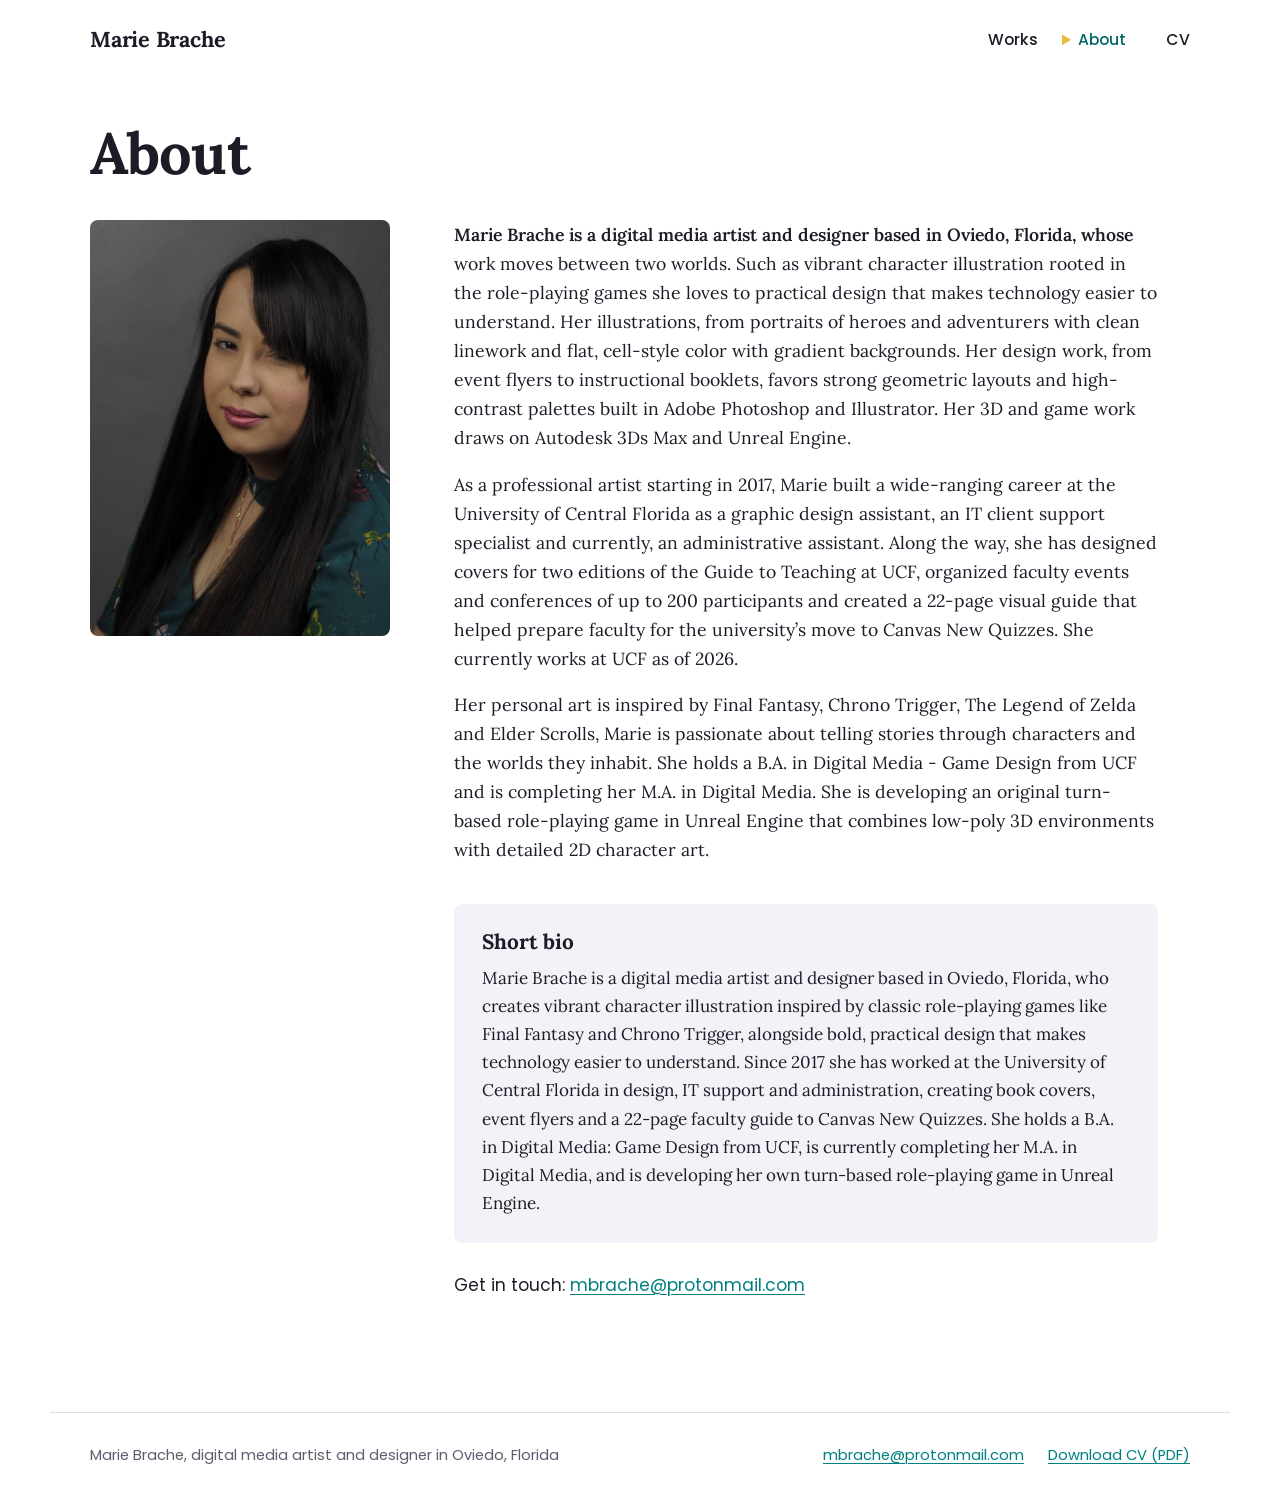
==== about.html @ 44de9c25 "Add files via upload" ====
<!doctype html>
<html lang="en">
<head>
<meta charset="utf-8">
<meta name="viewport" content="width=device-width, initial-scale=1">
<title>About | Marie Brache</title>
<meta name="description" content="Biography of Marie Brache, digital media artist and designer.">
<meta name="author" content="Marie Brache">
<link rel="icon" href="data:image/svg+xml,%3Csvg xmlns='http://www.w3.org/2000/svg' viewBox='0 0 32 32'%3E%3Crect width='32' height='32' rx='7' fill='%23008080'/%3E%3Cpath d='M11 8l13 8-13 8z' fill='%23e8bb3f'/%3E%3C/svg%3E">
<link rel="stylesheet" href="assets/css/style.css">
</head>
<body>
<a class="skip" href="#main">Skip to content</a>
<header class="site-header">
  <a class="wordmark" href="index.html">Marie Brache</a>
  <nav class="menu" aria-label="Main">
    <a class="cursor-item" href="works.html">Works</a>
    <a class="cursor-item" href="about.html" aria-current="page">About</a>
    <a class="cursor-item" href="cv.html">CV</a>
  </nav>
</header>
<main id="main">
<div class="page-title">
  <h1>About</h1>
</div>
<div class="wrap">
  <div class="about">
    <div class="portrait"><img src="assets/img/marie-brache.jpg" width="624" height="865" alt="Portrait of Marie Brache"></div>
    <div>
      <div class="bio">
        <p>Marie Brache is a digital media artist and designer based in Oviedo, Florida, whose work moves between two worlds. Such as vibrant character illustration rooted in the role-playing games she loves to practical design that makes technology easier to understand. Her illustrations, from portraits of heroes and adventurers with clean linework and flat, cell-style color with gradient backgrounds. Her design work, from event flyers to instructional booklets, favors strong geometric layouts and high-contrast palettes built in Adobe Photoshop and Illustrator. Her 3D and game work draws on Autodesk 3Ds Max and Unreal Engine.</p><p>As a professional artist starting in 2017, Marie built a wide-ranging career at the University of Central Florida as a graphic design assistant, an IT client support specialist and currently, an administrative assistant. Along the way, she has designed covers for two editions of the Guide to Teaching at UCF, organized faculty events and conferences of up to 200 participants and created a 22-page visual guide that helped prepare faculty for the university’s move to Canvas New Quizzes. She currently works at UCF as of 2026.</p><p>Her personal art is inspired by Final Fantasy, Chrono Trigger, The Legend of Zelda and Elder Scrolls, Marie is passionate about telling stories through characters and the worlds they inhabit. She holds a B.A. in Digital Media - Game Design from UCF and is completing her M.A. in Digital Media. She is developing an original turn-based role-playing game in Unreal Engine that combines low-poly 3D environments with detailed 2D character art.</p>
      </div>
      <section class="shortbio" aria-labelledby="short">
        <h2 id="short">Short bio</h2>
        <p>Marie Brache is a digital media artist and designer based in Oviedo, Florida, who creates vibrant character illustration inspired by classic role-playing games like Final Fantasy and Chrono Trigger, alongside bold, practical design that makes technology easier to understand. Since 2017 she has worked at the University of Central Florida in design, IT support and administration, creating book covers, event flyers and a 22-page faculty guide to Canvas New Quizzes. She holds a B.A. in Digital Media: Game Design from UCF, is currently completing her M.A. in Digital Media, and is developing her own turn-based role-playing game in Unreal Engine.</p>
      </section>
      <p class="contact-line">Get in touch: <a href="mailto:mbrache@protonmail.com">mbrache@protonmail.com</a></p>
    </div>
  </div>
</div>
</main>
<footer class="site-footer">
  <p>Marie Brache, digital media artist and designer in Oviedo, Florida</p>
  <nav aria-label="Contact">
    <a href="mailto:mbrache@protonmail.com">mbrache@protonmail.com</a>
    <a href="Marie_Brache_CV.pdf">Download CV (PDF)</a>
  </nav>
</footer>
</body>
</html>
---- assets/css/style.css ----
/* Marie Brache — portfolio styles */

@font-face { font-family: "Lora"; src: url(../fonts/Lora-400.woff) format("woff"); font-weight: 400; font-style: normal; font-display: swap; }
@font-face { font-family: "Lora"; src: url(../fonts/Lora-600.woff) format("woff"); font-weight: 600; font-style: normal; font-display: swap; }
@font-face { font-family: "Lora"; src: url(../fonts/Lora-700.woff) format("woff"); font-weight: 700; font-style: normal; font-display: swap; }
@font-face { font-family: "Lora"; src: url(../fonts/Lora-Italic-400.woff) format("woff"); font-weight: 400; font-style: italic; font-display: swap; }
@font-face { font-family: "Lora"; src: url(../fonts/Lora-Italic-600.woff) format("woff"); font-weight: 600; font-style: italic; font-display: swap; }
@font-face { font-family: "Poppins"; src: url(../fonts/Poppins-Regular.woff) format("woff"); font-weight: 400; font-display: swap; }
@font-face { font-family: "Poppins"; src: url(../fonts/Poppins-Medium.woff) format("woff"); font-weight: 500; font-display: swap; }

:root {
  --paper: #ffffff;
  --wash: #f4f2f8;
  --ink: #1e1a26;
  --muted: #625b6d;
  --line: #e2dde9;
  --violet: #008080;  /* teal accent, matching the CV role line */
  --teal-ink: #006666;
  --night-1: #2c1f66;
  --night-2: #140e36;
  --gold: #e8bb3f;
  --serif: "Lora", Georgia, serif;
  --sans: "Poppins", "Segoe UI", system-ui, sans-serif;
  --wrap: 1180px;
  --gutter: clamp(16px, 4vw, 40px);
}

* { box-sizing: border-box; }
html { -webkit-text-size-adjust: 100%; }
body {
  margin: 0;
  background: var(--paper);
  color: var(--ink);
  font-family: var(--serif);
  font-size: 1.0625rem;
  line-height: 1.65;
}
img { max-width: 100%; height: auto; display: block; }
a { color: var(--violet); text-underline-offset: 0.18em; text-decoration-thickness: 1px; }
a:hover { text-decoration-thickness: 2px; }
:focus-visible { outline: 3px solid var(--gold); outline-offset: 3px; border-radius: 2px; }
h1, h2, h3 { font-family: var(--serif); font-weight: 700; line-height: 1.15; margin: 0; color: var(--ink); }
p { margin: 0 0 1em; }

.wrap { max-width: var(--wrap); margin: 0 auto; padding: 0 var(--gutter); }
.skip { position: absolute; left: -9999px; top: 0; background: var(--ink); color: #fff; padding: 8px 14px; z-index: 10; }
.skip:focus { left: 8px; top: 8px; }

/* ---------- RPG menu cursor (the site's recurring mark) ---------- */
.cursor-item { position: relative; }
.cursor-item::before {
  content: "";
  position: absolute; left: -1.05em; top: 50%;
  width: 0.62em; height: 0.72em;
  transform: translateY(-50%);
  background: var(--gold);
  clip-path: polygon(0 0, 100% 50%, 0 100%);
  opacity: 0;
}
.cursor-item:hover::before,
.cursor-item:focus-visible::before,
.cursor-item[aria-current="page"]::before,
.cursor-item[aria-pressed="true"]::before { opacity: 1; }

/* ---------- header ---------- */
.site-header {
  display: flex; align-items: center; justify-content: space-between; gap: 24px;
  max-width: var(--wrap); margin: 0 auto; padding: 22px var(--gutter);
}
.wordmark {
  font-family: var(--serif); font-weight: 700; font-size: 1.35rem;
  color: var(--ink); text-decoration: none; letter-spacing: -0.01em;
}
.menu { display: flex; gap: clamp(22px, 4vw, 40px); font-family: var(--sans); font-weight: 500; font-size: 0.98rem; }
.menu a { color: var(--ink); text-decoration: none; padding: 4px 0; }
.menu a[aria-current="page"] { color: var(--teal-ink); }

/* ---------- home hero: party lineup + dialogue window ---------- */
.hero { max-width: var(--wrap); margin: 6px auto 0; padding: 0 var(--gutter); }
.party {
  display: grid; grid-template-columns: repeat(6, 1fr); gap: 6px;
  height: clamp(300px, 46vw, 520px);
  background: var(--night-2);
  padding: 6px; border-radius: 10px;
}
.party img { width: 100%; height: 100%; object-fit: cover; object-position: 50% 12%; border-radius: 5px; }
.dialogue {
  position: relative;
  width: min(820px, calc(100% - 2 * var(--gutter)));
  margin: -96px auto 0;
  padding: 26px 32px 24px;
  color: #f6f3ff;
  background: linear-gradient(180deg, var(--night-1), var(--night-2));
  border: 3px solid #f1edfb;
  border-radius: 12px;
  box-shadow: 0 0 0 2px var(--night-2), 0 18px 40px rgba(20, 14, 54, 0.28);
  font-family: var(--sans);
}
.dialogue .speaker {
  position: absolute; top: -18px; left: 22px; margin: 0; font-family: var(--sans);
  background: var(--gold); color: var(--night-2);
  font-weight: 500; font-size: 0.95rem; line-height: 1;
  padding: 9px 14px; border-radius: 6px;
}
.dialogue .line {
  font-family: var(--sans); font-weight: 400; color: #f6f3ff;
  font-size: clamp(1.05rem, 1.9vw, 1.28rem); line-height: 1.6; margin: 6px 0 18px;
}
.dialogue .line .ch { opacity: 0; }
.dialogue .line.done .ch { opacity: 1; }
.choices { list-style: none; margin: 0; padding: 0 0 0 1.4em; display: grid; gap: 6px; }
.choices a { color: #f6f3ff; text-decoration: none; font-weight: 500; display: inline-block; padding: 2px 0; }
.choices a:hover, .choices a:focus-visible { color: var(--gold); outline: none; }
.choices a:focus-visible { text-decoration: underline; }
/* like a game menu, the cursor rests on the first choice until you pick another */
.choices li:first-child .cursor-item::before { opacity: 1; }
.choices:hover li:first-child .cursor-item:not(:hover)::before,
.choices:focus-within li:first-child .cursor-item:not(:focus-visible)::before { opacity: 0; }
.dialogue .more {
  position: absolute; right: 22px; bottom: 16px;
  width: 14px; height: 10px; background: var(--gold);
  clip-path: polygon(0 0, 100% 0, 50% 100%);
  animation: nudge 1.1s ease-in-out infinite;
}
.js .choices { opacity: 0; transition: opacity .35s ease; }
.js .dialogue.ready .choices { opacity: 1; }
@keyframes nudge { 50% { transform: translateY(4px); } }

/* ---------- sections ---------- */
.section { max-width: var(--wrap); margin: 0 auto; padding: 72px var(--gutter) 0; }
.section-head { display: flex; align-items: baseline; justify-content: space-between; gap: 16px; margin-bottom: 26px; flex-wrap: wrap; }
.section-head h2 { font-size: clamp(1.6rem, 3vw, 2.1rem); }
.section-head a { font-family: var(--sans); font-weight: 500; font-size: 0.98rem; }

.page-title { max-width: var(--wrap); margin: 0 auto; padding: 40px var(--gutter) 0; }
.page-title h1 { font-size: clamp(2.3rem, 5.5vw, 3.6rem); letter-spacing: -0.015em; }
.page-title p { color: var(--muted); max-width: 62ch; margin-top: 12px; }

/* ---------- gallery ---------- */
.filters { display: flex; flex-wrap: wrap; gap: 8px 34px; padding-left: 1.1em; margin: 30px 0 30px; font-family: var(--sans); }
.filters button {
  font: inherit; font-weight: 500; font-size: 1rem; color: var(--muted);
  background: none; border: 0; padding: 4px 0; cursor: pointer;
}
.filters button[aria-pressed="true"] { color: var(--ink); }
.filters .count { color: var(--muted); font-weight: 400; }

.grid {
  display: grid; gap: 40px 28px;
  grid-template-columns: repeat(auto-fill, minmax(230px, 1fr));
}
.grid.featured { grid-template-columns: repeat(3, minmax(0, 1fr)); gap: 44px 32px; }
.card { display: block; text-decoration: none; color: inherit; }
.card .frame {
  aspect-ratio: 4 / 5; background: var(--wash); overflow: hidden;
  border: 1px solid var(--line); border-radius: 4px;
}
.card .frame img { width: 100%; height: 100%; object-fit: cover; object-position: 50% 0; transition: transform .4s ease; }
.card .frame.contain img { object-fit: contain; object-position: 50% 50%; padding: 14px; }
.card:hover .frame img { transform: scale(1.025); }
.card .cap { margin: 14px 0 0 1.1em; }
.card .title { font-weight: 600; line-height: 1.3; display: inline; }
.card:hover .title, .card:focus-visible .title { text-decoration: underline; text-decoration-thickness: 1px; text-underline-offset: 0.18em; }
.card .meta { display: block; font-family: var(--sans); font-size: 0.86rem; color: var(--muted); margin-top: 4px; }
.card:focus-visible { outline: none; }
.card:focus-visible .frame { outline: 3px solid var(--gold); outline-offset: 3px; }

/* ---------- single work ---------- */
.back { display: inline-block; font-family: var(--sans); font-weight: 500; font-size: 0.95rem; margin: 18px 0 0 1.1em; }
.work {
  display: grid; grid-template-columns: minmax(0, 1.45fr) minmax(0, 1fr);
  gap: clamp(28px, 4vw, 56px); align-items: start; margin-top: 22px;
}
.viewer .stage {
  background: var(--wash); border: 1px solid var(--line); border-radius: 6px;
  display: flex; align-items: center; justify-content: center;
  padding: clamp(12px, 2.5vw, 28px); min-height: 320px;
}
.viewer .stage img { max-height: 78vh; width: auto; box-shadow: 0 6px 22px rgba(30, 26, 38, 0.12); }
.thumbs { display: flex; flex-wrap: wrap; gap: 10px; margin-top: 14px; }
.thumbs button {
  padding: 0; border: 2px solid transparent; border-radius: 4px; background: var(--wash);
  width: 68px; height: 84px; cursor: pointer; overflow: hidden;
}
.thumbs button img { width: 100%; height: 100%; object-fit: cover; object-position: 50% 0; }
.thumbs button[aria-current="true"] { border-color: var(--violet); }
.info { position: sticky; top: 24px; }
.info .kind { font-family: var(--sans); font-size: 0.92rem; color: var(--muted); margin: 0 0 8px; }
.info h1 { font-size: clamp(1.9rem, 3.4vw, 2.6rem); letter-spacing: -0.01em; margin-bottom: 18px; }
.facts { margin: 26px 0 0; border-top: 1px solid var(--line); }
.facts div { display: grid; grid-template-columns: 7.2em 1fr; gap: 12px; padding: 11px 0; border-bottom: 1px solid var(--line); }
.facts dt { font-family: var(--sans); font-weight: 500; font-size: 0.92rem; color: var(--muted); padding-top: 2px; }
.facts dd { margin: 0; }
.pager {
  display: flex; justify-content: space-between; gap: 20px;
  margin-top: 64px; padding-top: 22px; border-top: 1px solid var(--line);
  font-family: var(--sans);
}
.pager a { text-decoration: none; color: var(--ink); max-width: 45%; }
.pager span { display: block; font-size: 0.86rem; color: var(--muted); }
.pager strong { font-family: var(--serif); font-weight: 600; font-size: 1.05rem; }
.pager a:hover strong { text-decoration: underline; }
.pager .next { text-align: right; margin-left: auto; }

/* ---------- about ---------- */
.about { display: grid; grid-template-columns: minmax(0, 300px) minmax(0, 1fr); gap: clamp(28px, 5vw, 64px); align-items: start; margin-top: 34px; }
.about .portrait img { border-radius: 8px; }
.about .bio { max-width: 64ch; font-size: 1.1rem; }
.about .bio p:first-child::first-line { font-weight: 600; }
.shortbio { margin-top: 40px; padding: 26px 28px; background: var(--wash); border-radius: 8px; max-width: 64ch; }
.shortbio h2 { font-size: 1.3rem; margin-bottom: 10px; }
.shortbio p { margin: 0; }
.contact-line { font-family: var(--sans); margin-top: 28px; }

/* ---------- CV ---------- */
.cv > * { max-width: 760px; }
.cv-actions { font-family: var(--sans); font-weight: 500; margin: 18px 0 0; }
/* section colors match the CV PDF; text stays dark so it's readable on screen */
.cv h2 {
  font-size: 1.55rem; margin: 54px 0 14px; padding-bottom: 8px;
  border-bottom: 3px solid var(--sec, var(--violet));
}
.cv h2.s-edu { --sec: #00aa00; }
.cv h2.s-pro, .cv h2.s-per { --sec: #00bfff; }
.cv h2.s-game { --sec: #00ff00; }
.cv h2.s-emp, .cv h2.s-teach, .cv h2.s-com { --sec: #ff00ff; }
.cv h2.s-skill { --sec: #800080; }
.cv-head { margin-top: 14px; }
.cv-head .role { font-family: var(--sans); font-weight: 500; color: #008080; font-size: 1.1rem; margin: 0 0 4px; }
.cv-head .contact { font-family: var(--sans); color: var(--muted); font-size: 0.95rem; margin: 0 0 16px; }
.cv-head .intro { margin: 0 0 14px; }
.cv ul.duties { margin: 8px 0 0; padding-left: 1.2em; }
.cv ul.duties li { margin-bottom: 4px; }
.cv .strip { display: flex; flex-wrap: wrap; gap: 7px; margin: 14px 0 0 1.4em; }
.cv .strip a { display: block; width: 58px; height: 74px; border: 1px solid var(--line); border-radius: 3px; overflow: hidden; background: var(--wash); }
.cv .strip img { width: 100%; height: 100%; object-fit: cover; object-position: 50% 0; }
.cv .strip a:focus-visible { outline: 3px solid var(--gold); outline-offset: 2px; }
.cv .yr { font-family: var(--sans); font-weight: 500; font-size: 0.98rem; margin: 20px 0 4px; }
.cv .entry { margin: 0 0 10px 1.4em; }
.cv .entry .org { color: var(--muted); }
.cv .entry em { font-style: italic; font-weight: 600; }
.cv .job p { margin: 8px 0 0; }
.cv dl.skills { display: grid; grid-template-columns: 12em 1fr; gap: 8px 18px; margin: 0 0 0 1.4em; }
.cv dl.skills dt { font-family: var(--sans); font-weight: 500; font-size: 0.98rem; }
.cv dl.skills dd { margin: 0; }

/* ---------- footer ---------- */
.site-footer {
  max-width: var(--wrap); margin: 96px auto 0; padding: 30px var(--gutter) 44px;
  border-top: 1px solid var(--line);
  display: flex; flex-wrap: wrap; justify-content: space-between; gap: 12px 30px;
  font-family: var(--sans); font-size: 0.92rem; color: var(--muted);
}
.site-footer p { margin: 0; }
.site-footer nav { display: flex; gap: 24px; flex-wrap: wrap; }

/* ---------- responsive ---------- */
@media (max-width: 900px) {
  .party { grid-template-columns: repeat(4, 1fr); }
  .party img:nth-child(n+5) { display: none; }
  .work { grid-template-columns: 1fr; }
  .info { position: static; }
  .about { grid-template-columns: 1fr; }
  .about .portrait { max-width: 260px; }
}
@media (max-width: 560px) {
  body { font-size: 1rem; }
  .site-header { padding-top: 16px; padding-bottom: 16px; }
  .wordmark { font-size: 1.15rem; }
  .menu { gap: 22px; font-size: 0.95rem; }
  .grid.featured { grid-template-columns: repeat(2, minmax(0, 1fr)); gap: 30px 16px; }
  .party { grid-template-columns: repeat(3, 1fr); height: 300px; }
  .party img:nth-child(n+4) { display: none; }
  .dialogue { width: 100%; margin-top: -54px; padding: 26px 20px 22px; }
  .grid { grid-template-columns: repeat(2, minmax(0, 1fr)); gap: 30px 16px; }
  .card .cap { margin-left: 0; }
  .card .title { font-size: 0.98rem; }
  .facts div { grid-template-columns: 6em 1fr; }
  .cv dl.skills { grid-template-columns: 1fr; gap: 2px; }
  .cv dl.skills dd { margin-bottom: 10px; }
  .pager a { max-width: 48%; }
}
@media (prefers-reduced-motion: reduce) {
  .dialogue .more { animation: none; }
  .card .frame img { transition: none; }
  .js .choices { transition: none; }
}
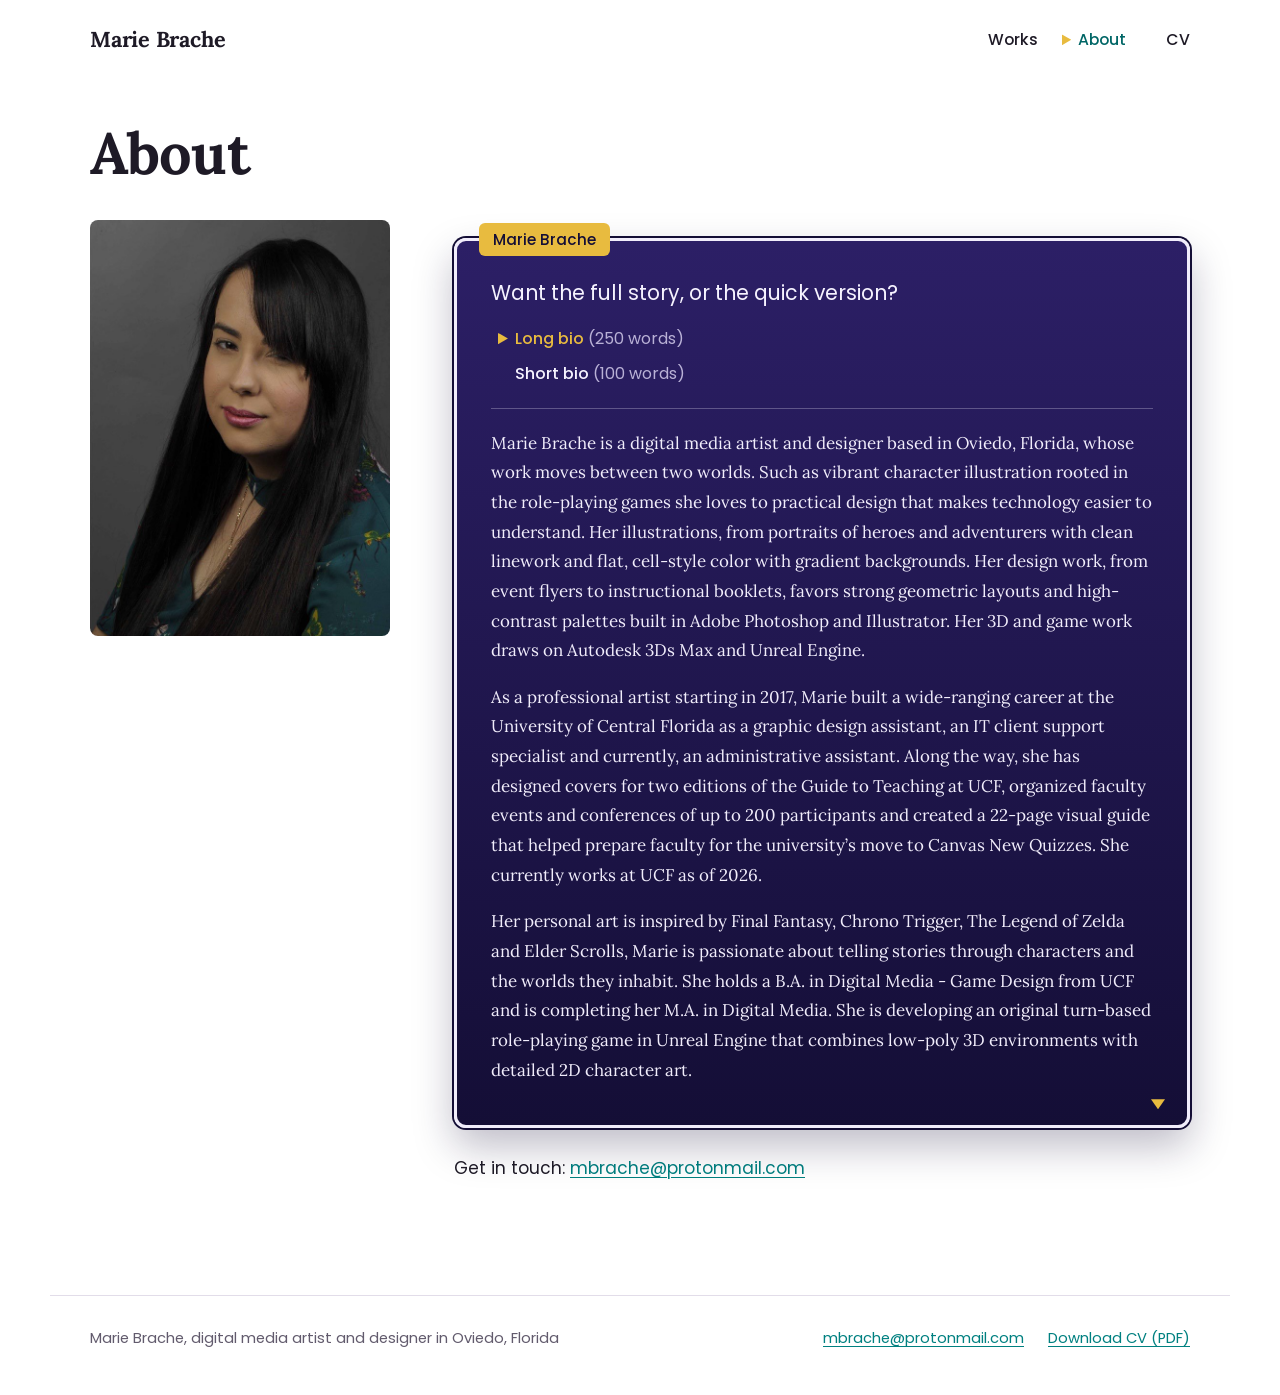
==== commit 82952cd5: "Add interactive biography section with choices" ====
--- a/about.html
+++ b/about.html
@@ -8,6 +8,39 @@
 <meta name="author" content="Marie Brache">
 <link rel="icon" href="data:image/svg+xml,%3Csvg xmlns='http://www.w3.org/2000/svg' viewBox='0 0 32 32'%3E%3Crect width='32' height='32' rx='7' fill='%23008080'/%3E%3Cpath d='M11 8l13 8-13 8z' fill='%23e8bb3f'/%3E%3C/svg%3E">
 <link rel="stylesheet" href="assets/css/style.css">
+<style>
+  /* About page: RPG dialogue window with a long / short bio menu */
+  .about { align-items: start; }
+  .dialogue.about-window { width: 100%; margin: 18px 0 0; padding: 30px 34px 40px; }
+  .about-window .line { margin: 6px 0 14px; }
+  .bio-choices { list-style: none; margin: 0; padding: 0 0 0 1.4em; display: grid; gap: 6px; }
+  .bio-choices button {
+    font-family: var(--sans); font-weight: 500; font-size: 1rem; line-height: 1.5;
+    color: #f6f3ff; background: none; border: 0; padding: 2px 0; cursor: pointer; text-align: left;
+  }
+  .bio-choices button .wc { font-weight: 400; color: #b9b1d6; }
+  .bio-choices button:hover,
+  .bio-choices button:focus-visible,
+  .bio-choices button[aria-pressed="true"] { color: var(--gold); }
+  .bio-choices button:focus-visible { outline: 2px solid var(--gold); outline-offset: 4px; }
+  .bio-text {
+    margin-top: 20px; padding-top: 20px;
+    border-top: 1px solid rgba(241, 237, 251, 0.28);
+    font-family: var(--serif); font-size: 1.06rem; line-height: 1.75; color: #f1edfb;
+  }
+  .bio-text p { margin: 0 0 1em; }
+  .bio-text p:last-child { margin-bottom: 0; }
+  .bio-text[hidden] { display: none; }
+  .bio-text.show { animation: bio-in 0.3s ease; }
+  @keyframes bio-in { from { opacity: 0; transform: translateY(4px); } to { opacity: 1; transform: none; } }
+  .visually-hidden { position: absolute; width: 1px; height: 1px; overflow: hidden; clip: rect(0 0 0 0); white-space: nowrap; }
+  .about .contact-line { margin-top: 26px; }
+  @media (max-width: 560px) {
+    .dialogue.about-window { padding: 28px 20px 38px; }
+    .bio-text { font-size: 1rem; }
+  }
+  @media (prefers-reduced-motion: reduce) { .bio-text.show { animation: none; } }
+</style>
 </head>
 <body>
 <a class="skip" href="#main">Skip to content</a>
@@ -27,12 +60,27 @@
   <div class="about">
     <div class="portrait"><img src="assets/img/marie-brache.jpg" width="624" height="865" alt="Portrait of Marie Brache"></div>
     <div>
-      <div class="bio">
-        <p>Marie Brache is a digital media artist and designer based in Oviedo, Florida, whose work moves between two worlds. Such as vibrant character illustration rooted in the role-playing games she loves to practical design that makes technology easier to understand. Her illustrations, from portraits of heroes and adventurers with clean linework and flat, cell-style color with gradient backgrounds. Her design work, from event flyers to instructional booklets, favors strong geometric layouts and high-contrast palettes built in Adobe Photoshop and Illustrator. Her 3D and game work draws on Autodesk 3Ds Max and Unreal Engine.</p><p>As a professional artist starting in 2017, Marie built a wide-ranging career at the University of Central Florida as a graphic design assistant, an IT client support specialist and currently, an administrative assistant. Along the way, she has designed covers for two editions of the Guide to Teaching at UCF, organized faculty events and conferences of up to 200 participants and created a 22-page visual guide that helped prepare faculty for the university’s move to Canvas New Quizzes. She currently works at UCF as of 2026.</p><p>Her personal art is inspired by Final Fantasy, Chrono Trigger, The Legend of Zelda and Elder Scrolls, Marie is passionate about telling stories through characters and the worlds they inhabit. She holds a B.A. in Digital Media - Game Design from UCF and is completing her M.A. in Digital Media. She is developing an original turn-based role-playing game in Unreal Engine that combines low-poly 3D environments with detailed 2D character art.</p>
-      </div>
-      <section class="shortbio" aria-labelledby="short">
-        <h2 id="short">Short bio</h2>
-        <p>Marie Brache is a digital media artist and designer based in Oviedo, Florida, who creates vibrant character illustration inspired by classic role-playing games like Final Fantasy and Chrono Trigger, alongside bold, practical design that makes technology easier to understand. Since 2017 she has worked at the University of Central Florida in design, IT support and administration, creating book covers, event flyers and a 22-page faculty guide to Canvas New Quizzes. She holds a B.A. in Digital Media: Game Design from UCF, is currently completing her M.A. in Digital Media, and is developing her own turn-based role-playing game in Unreal Engine.</p>
+      <section class="dialogue about-window" aria-label="Biography">
+        <p class="speaker">Marie Brache</p>
+        <p class="line">Want the full story, or the quick version?</p>
+        <ul class="bio-choices">
+          <li><button type="button" class="cursor-item" data-bio="long" aria-controls="bio-long" aria-pressed="true">Long bio <span class="wc">(250 words)</span></button></li>
+          <li><button type="button" class="cursor-item" data-bio="short" aria-controls="bio-short" aria-pressed="false">Short bio <span class="wc">(100 words)</span></button></li>
+        </ul>
+
+        <div class="bio-text" id="bio-long">
+          <h2 class="visually-hidden">Long bio</h2>
+          <p>Marie Brache is a digital media artist and designer based in Oviedo, Florida, whose work moves between two worlds. Such as vibrant character illustration rooted in the role-playing games she loves to practical design that makes technology easier to understand. Her illustrations, from portraits of heroes and adventurers with clean linework and flat, cell-style color with gradient backgrounds. Her design work, from event flyers to instructional booklets, favors strong geometric layouts and high-contrast palettes built in Adobe Photoshop and Illustrator. Her 3D and game work draws on Autodesk 3Ds Max and Unreal Engine.</p>
+          <p>As a professional artist starting in 2017, Marie built a wide-ranging career at the University of Central Florida as a graphic design assistant, an IT client support specialist and currently, an administrative assistant. Along the way, she has designed covers for two editions of the Guide to Teaching at UCF, organized faculty events and conferences of up to 200 participants and created a 22-page visual guide that helped prepare faculty for the university’s move to Canvas New Quizzes. She currently works at UCF as of 2026.</p>
+          <p>Her personal art is inspired by Final Fantasy, Chrono Trigger, The Legend of Zelda and Elder Scrolls, Marie is passionate about telling stories through characters and the worlds they inhabit. She holds a B.A. in Digital Media - Game Design from UCF and is completing her M.A. in Digital Media. She is developing an original turn-based role-playing game in Unreal Engine that combines low-poly 3D environments with detailed 2D character art.</p>
+        </div>
+
+        <div class="bio-text" id="bio-short">
+          <h2 class="visually-hidden">Short bio</h2>
+          <p>Marie Brache is a digital media artist and designer based in Oviedo, Florida, who creates vibrant character illustration inspired by classic role-playing games like Final Fantasy and Chrono Trigger, alongside bold, practical design that makes technology easier to understand. Since 2017 she has worked at the University of Central Florida in design, IT support and administration, creating book covers, event flyers and a 22-page faculty guide to Canvas New Quizzes. She holds a B.A. in Digital Media: Game Design from UCF, is currently completing her M.A. in Digital Media, and is developing her own turn-based role-playing game in Unreal Engine.</p>
+        </div>
+
+        <span class="more" aria-hidden="true"></span>
       </section>
       <p class="contact-line">Get in touch: <a href="mailto:mbrache@protonmail.com">mbrache@protonmail.com</a></p>
     </div>
@@ -46,5 +94,31 @@
     <a href="Marie_Brache_CV.pdf">Download CV (PDF)</a>
   </nav>
 </footer>
+<script>
+  /* Pick a bio: the gold cursor moves to the choice and that bio appears in the window.
+     Without JavaScript, both bios simply show one after the other. */
+  (function () {
+    var buttons = document.querySelectorAll("[data-bio]");
+    var panels = { long: document.getElementById("bio-long"), short: document.getElementById("bio-short") };
+    function show(which, animate) {
+      for (var i = 0; i < buttons.length; i++) {
+        buttons[i].setAttribute("aria-pressed", String(buttons[i].getAttribute("data-bio") === which));
+      }
+      for (var key in panels) {
+        panels[key].hidden = key !== which;
+        panels[key].classList.remove("show");
+      }
+      if (animate) { void panels[which].offsetWidth; panels[which].classList.add("show"); }
+    }
+    for (var i = 0; i < buttons.length; i++) {
+      buttons[i].addEventListener("click", function () {
+        var which = this.getAttribute("data-bio");
+        show(which, true);
+        if (history.replaceState) history.replaceState(null, "", which === "short" ? "#short" : location.pathname);
+      });
+    }
+    show(location.hash === "#short" ? "short" : "long", false);
+  })();
+</script>
 </body>
 </html>
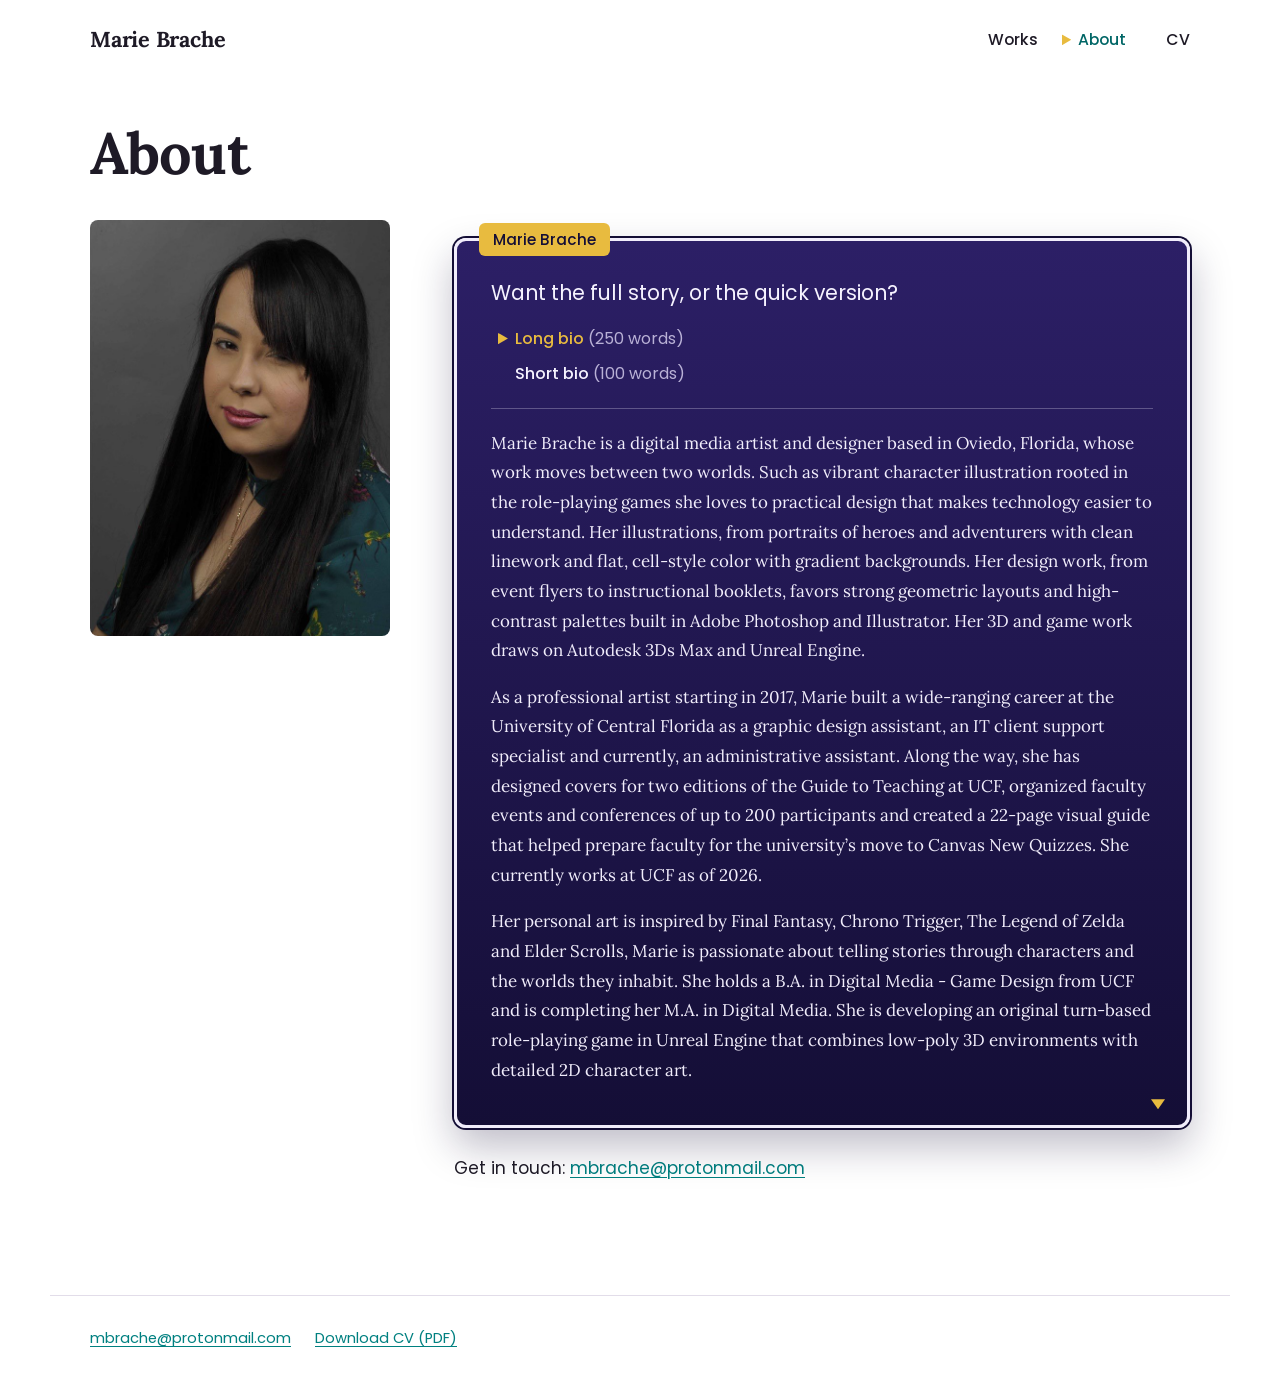
==== commit 8cd7538f: "Remove footer description Removed the description of Marie Brache from the footer." ====
--- a/about.html
+++ b/about.html
@@ -88,7 +88,6 @@
 </div>
 </main>
 <footer class="site-footer">
-  <p>Marie Brache, digital media artist and designer in Oviedo, Florida</p>
   <nav aria-label="Contact">
     <a href="mailto:mbrache@protonmail.com">mbrache@protonmail.com</a>
     <a href="Marie_Brache_CV.pdf">Download CV (PDF)</a>
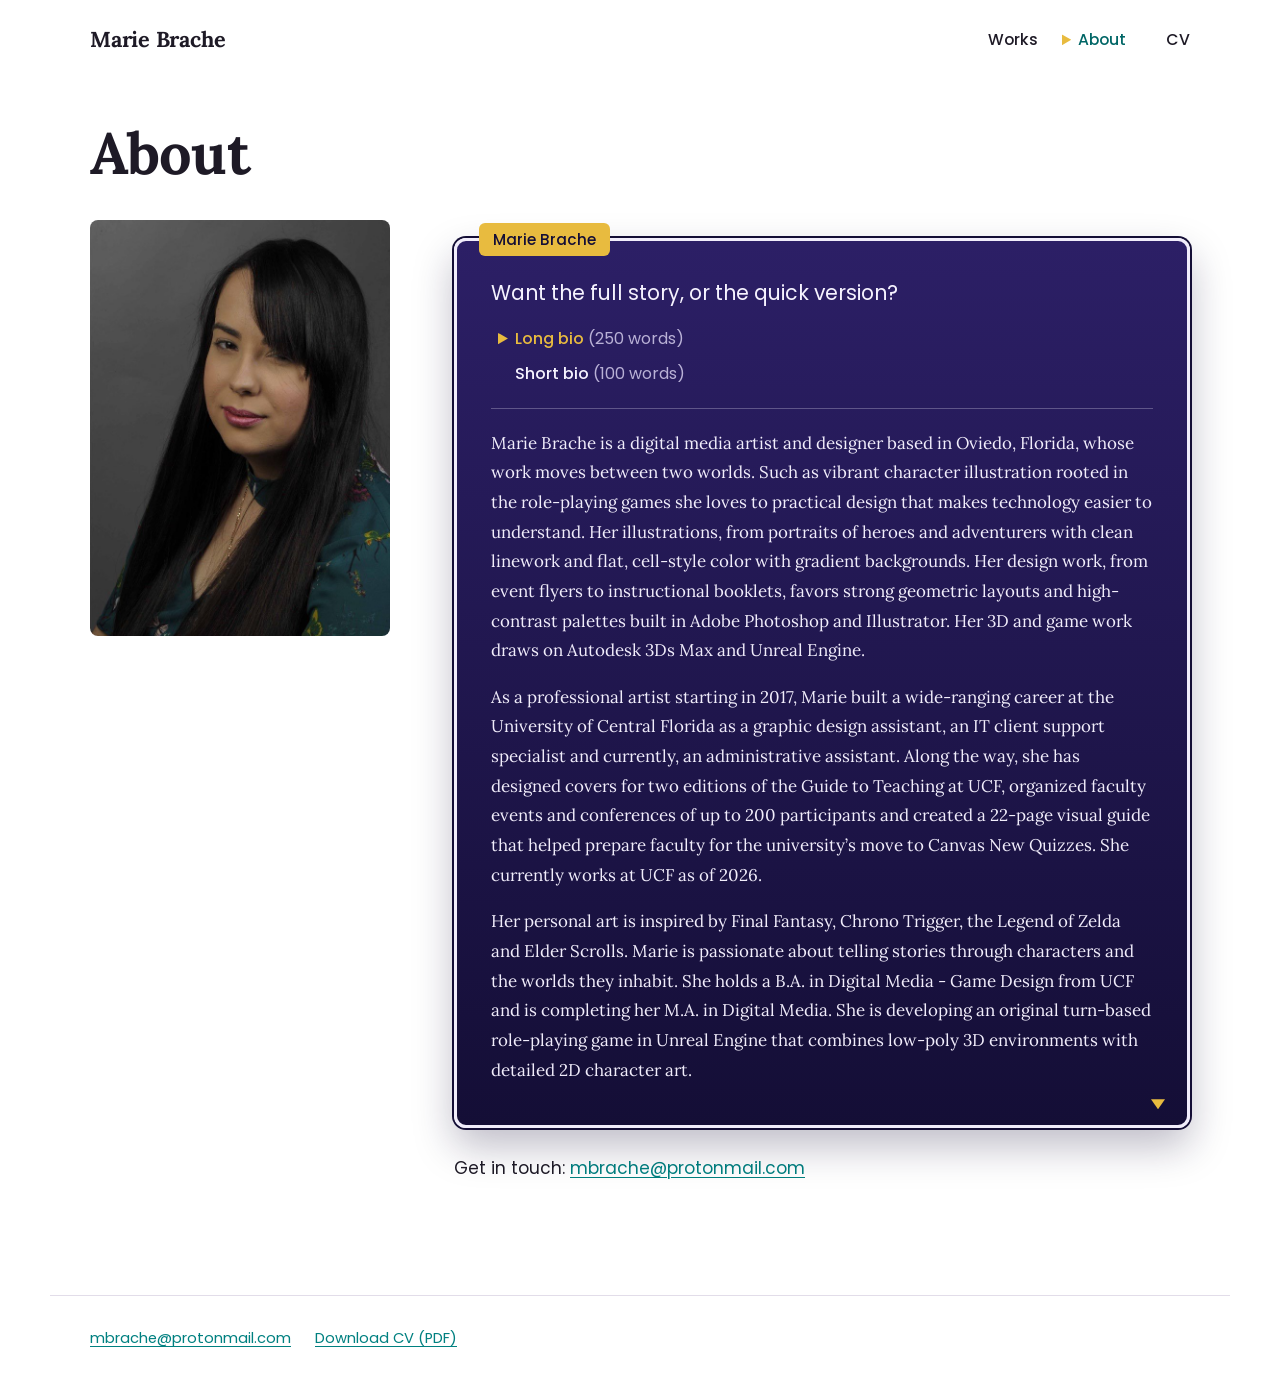
==== commit 59e7e917: "Fix typo in personal art inspiration list" ====
--- a/about.html
+++ b/about.html
@@ -72,7 +72,7 @@
           <h2 class="visually-hidden">Long bio</h2>
           <p>Marie Brache is a digital media artist and designer based in Oviedo, Florida, whose work moves between two worlds. Such as vibrant character illustration rooted in the role-playing games she loves to practical design that makes technology easier to understand. Her illustrations, from portraits of heroes and adventurers with clean linework and flat, cell-style color with gradient backgrounds. Her design work, from event flyers to instructional booklets, favors strong geometric layouts and high-contrast palettes built in Adobe Photoshop and Illustrator. Her 3D and game work draws on Autodesk 3Ds Max and Unreal Engine.</p>
           <p>As a professional artist starting in 2017, Marie built a wide-ranging career at the University of Central Florida as a graphic design assistant, an IT client support specialist and currently, an administrative assistant. Along the way, she has designed covers for two editions of the Guide to Teaching at UCF, organized faculty events and conferences of up to 200 participants and created a 22-page visual guide that helped prepare faculty for the university’s move to Canvas New Quizzes. She currently works at UCF as of 2026.</p>
-          <p>Her personal art is inspired by Final Fantasy, Chrono Trigger, The Legend of Zelda and Elder Scrolls, Marie is passionate about telling stories through characters and the worlds they inhabit. She holds a B.A. in Digital Media - Game Design from UCF and is completing her M.A. in Digital Media. She is developing an original turn-based role-playing game in Unreal Engine that combines low-poly 3D environments with detailed 2D character art.</p>
+          <p>Her personal art is inspired by Final Fantasy, Chrono Trigger, the Legend of Zelda and Elder Scrolls. Marie is passionate about telling stories through characters and the worlds they inhabit. She holds a B.A. in Digital Media - Game Design from UCF and is completing her M.A. in Digital Media. She is developing an original turn-based role-playing game in Unreal Engine that combines low-poly 3D environments with detailed 2D character art.</p>
         </div>
 
         <div class="bio-text" id="bio-short">
